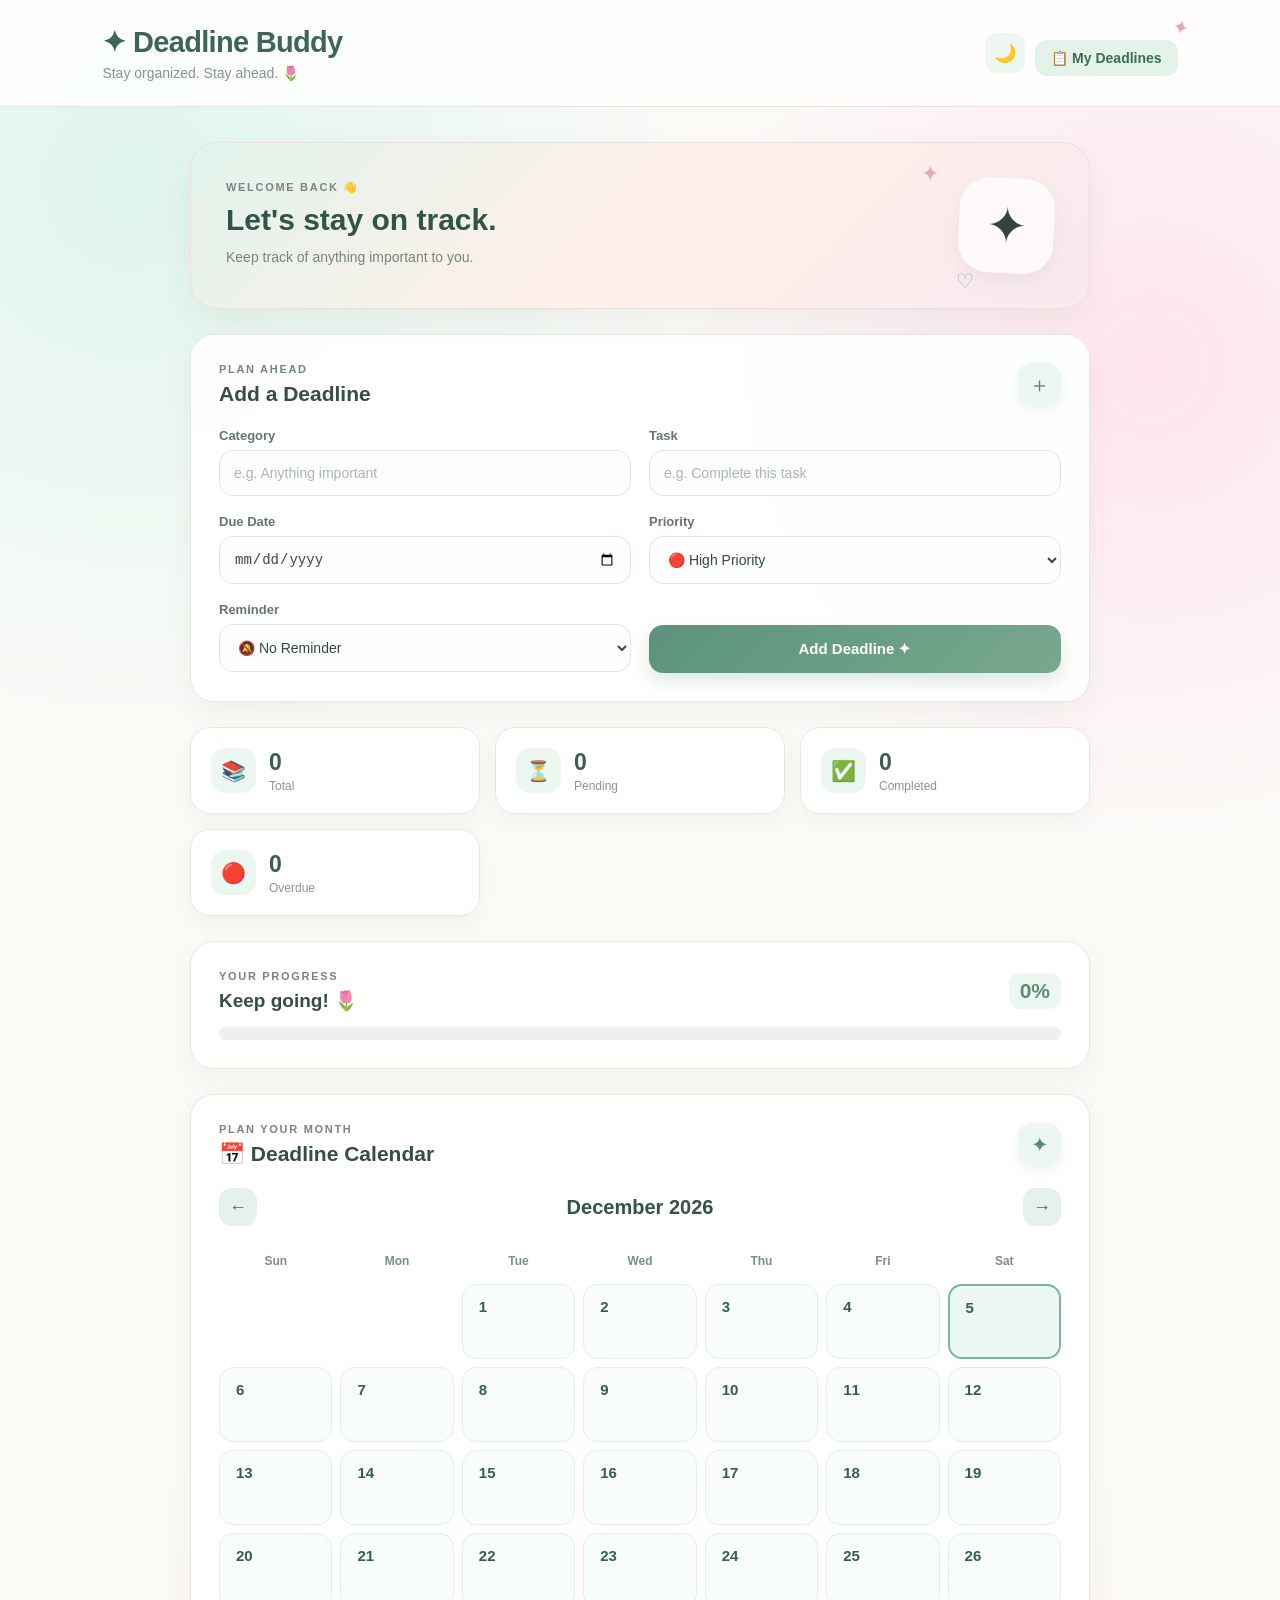
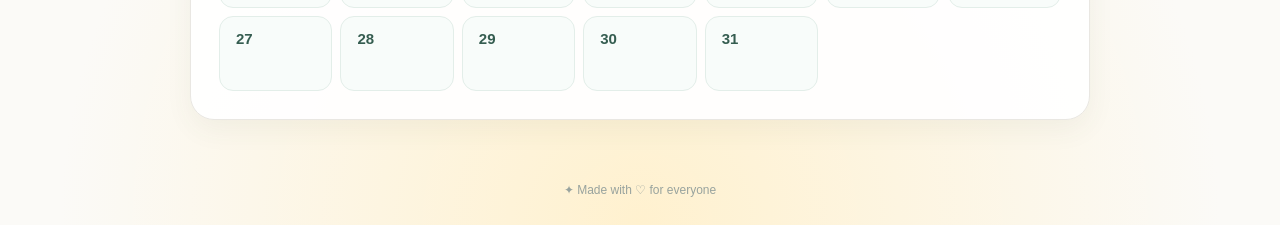
==== dashboard.html @ f78987dd "Add files via upload" ====
<!DOCTYPE html>
<html lang="en">

<head>

    <meta charset="UTF-8">

    <meta
        name="viewport"
        content="width=device-width, initial-scale=1.0"
    >

    <title>Deadline Buddy</title>

    <link rel="stylesheet" href="style.css">

</head>


<body>

    <!-- Header -->

<header class="topbar">

    <div>
        <h1>✦ Deadline Buddy</h1>
        <p>Stay organized. Stay ahead. 🌷</p>
    </div>

    <div class="topbar-buttons">

        <button
            class="theme-button"
            onclick="toggleDarkMode()"
            id="themeButton"
        >
            🌙
        </button>

        <button
            class="view-deadlines-button"
            onclick="window.location.href='deadline.html'"
        >
            📋 My Deadlines
        </button>

    </div>

</header>

    <main>


        <!-- Welcome Section -->

        <section class="welcome">
    <div>
        <p class="small-text" id="welcomeSmallText">
            WELCOME BACK 👋
        </p>

        <h2 id="welcomeHeading">
            Let's get things done.
        </h2>

        <p class="welcome-text" id="welcomeDescription">
            Keep track of everything important without the stress.
        </p>
    </div>

    <div class="welcome-icon">
        ✦
    </div>
</section>



        <!-- Add Deadline -->

        <section class="add-section">

            <div class="section-title">

                <div>

                    <p class="small-text">
                        PLAN AHEAD
                    </p>

                    <h2>
                        Add a Deadline
                    </h2>

                </div>


                <span class="title-icon">
                    ＋
                </span>

            </div>



            <div class="form-grid">


                <div class="input-group">

                    <label id="categoryLabel">
                        Category
                    </label>

                    <input
                        type="text"
                        id="subject"
                        placeholder="e.g. Computer Networks"
                    >

                </div>



                <div class="input-group">

                    <label>
                        Task
                    </label>

                    <input
                        type="text"
                        id="task"
                        placeholder="e.g. Complete assignment"
                    >

                </div>



                <div class="input-group">

                    <label>
                        Due Date
                    </label>

                    <input
                        type="date"
                        id="date"
                    >

                </div>



                <div class="input-group">

                    <label>
                        Priority
                    </label>

                    <select id="priority">

                        <option value="High">
                            🔴 High Priority
                        </option>

                        <option value="Medium">
                            🟠 Medium Priority
                        </option>

                        <option value="Low">
                            🟢 Low Priority
                        </option>

                    </select>

                </div>
                <div class="input-group">

    <label>
        Reminder
    </label>

    <select id="reminder">

        <option value="none">
            🔕 No Reminder
        </option>

        <option value="1week">
            🔔 1 Week Before
        </option>

        <option value="2days">
            🔔 2 Days Before
        </option>

        <option value="1day">
            🔔 1 Day Before
        </option>

        <option value="due">
            🔔 On Due Date
        </option>

    </select>

</div>
            



            <button
                class="add-button"
                onclick="addDeadline()"
            >

                Add Deadline ✦

            </button>
            

        </section>



        <!-- Dashboard Summary -->

        <section class="dashboard">


            <div class="stat-card">

                <span>📚</span>

                <div>

                    <h3 id="totalCount">
                        0
                    </h3>

                    <p>
                        Total
                    </p>

                </div>

            </div>



            <div class="stat-card">

                <span>⏳</span>

                <div>

                    <h3 id="pendingCount">
                        0
                    </h3>

                    <p>
                        Pending
                    </p>

                </div>

            </div>



            <div class="stat-card">

                <span>✅</span>

                <div>

                    <h3 id="completedCount">
                        0
                    </h3>

                    <p>
                        Completed
                    </p>

                </div>

            </div>

            <div class="stat-card">
            <span>🔴</span>
            <div>
             <h3 id="overdueCount">0</h3>
             <p>Overdue</p>
             </div>
             </div>
        </section>



        <!-- Progress -->

        <section class="progress-section">


            <div class="progress-header">

                <div>

                    <p class="small-text">
                        YOUR PROGRESS
                    </p>

                    <h2>
                        Keep going! 🌷
                    </h2>

                </div>


                <strong id="progressText">
                    0%
                </strong>

            </div>



            <div class="progress-bar">

                <div id="progressFill"></div>

            </div>


        </section>

        <section class="calendar-section">

    <div class="section-title">
        <div>
            <p class="small-text">PLAN YOUR MONTH</p>
            <h2>📅 Deadline Calendar</h2>
        </div>

        <span class="title-icon">✦</span>
    </div>

    <div class="calendar-header">

        <button onclick="previousMonth()">
            ←
        </button>

        <h2 id="calendarMonth">
            October 2026
        </h2>

        <button onclick="nextMonth()">
            →
        </button>

    </div>

    <div class="calendar-weekdays">
        <div>Sun</div>
        <div>Mon</div>
        <div>Tue</div>
        <div>Wed</div>
        <div>Thu</div>
        <div>Fri</div>
        <div>Sat</div>
    </div>

    <div id="calendarDays" class="calendar-days">
        <!-- Calendar days will appear here -->
    </div>

</section>


    </main>



    <footer>

        <p>
            Made with ♡ for everyone
        </p>

    </footer>



    <script src="script.js"></script>
    <!-- Deadline Details Popup -->
<div id="deadlineModal" class="deadline-modal">

    <div class="deadline-modal-content">

        <button
            class="deadline-modal-close"
            onclick="closeDeadlineModal()"
        >
            ×
        </button>

        <h2>📌 Deadline Details</h2>

        <div id="deadlineModalDetails"></div>

        <button
            class="deadline-modal-button"
            onclick="closeDeadlineModal()"
        >
            Close
        </button>

    </div>

</div>

</body>

</html>
---- style.css ----
* {
    box-sizing: border-box;
    margin: 0;
    padding: 0;
}

body {
    font-family: "Segoe UI", Arial, sans-serif;

    background:
        radial-gradient(circle at 10% 10%, #dff5ec 0, transparent 28%),
        radial-gradient(circle at 90% 20%, #ffe5ed 0, transparent 25%),
        radial-gradient(circle at 50% 100%, #fff1cf 0, transparent 30%),
        #fbfaf7;

    color: #34433d;

    min-height: 100vh;

    overflow-x: hidden;
}

.topbar {

    padding: 25px 8%;

    display: flex;
    justify-content: space-between;
    align-items: center;

    background: rgba(255, 255, 255, 0.78);

    backdrop-filter: blur(12px);

    border-bottom: 1px solid #e9e4df;

    position: relative;
}


.topbar::after {

    content: "✦";

    position: absolute;

    right: 7%;
    top: 15px;

    font-size: 20px;

    color: #e7a7bb;

    transform: rotate(15deg);
}


.topbar h1 {

    font-size: 29px;

    color: #3d6657;

    letter-spacing: -0.7px;
}


.topbar p {

    margin-top: 6px;

    color: #87948e;

    font-size: 14px;
}
.topbar-buttons {
    display: flex;
    align-items: center;
    gap: 8px;
    flex-wrap: wrap;
    justify-content: flex-end;
}
main {

    width: 90%;

    max-width: 900px;

    margin: 35px auto;
}

.welcome {
    display: flex;
    justify-content: space-between;
    align-items: center;

    background:
        linear-gradient(
            135deg,
            #e1f3eb,
            #fff0e9,
            #f9e9f0
        );

    padding: 35px;

    border-radius: 28px;

    margin-bottom: 25px;

    border: 1px solid #e8e1df;

    box-shadow:
        0 12px 30px rgba(70, 80, 70, 0.07);

    position: relative;

    overflow: hidden;
}


.welcome::before {
    content: "✦";

    position: absolute;

    right: 150px;
    top: 18px;

    font-size: 22px;

    color: #e6a8ba;
}


.welcome::after {
    content: "♡";

    position: absolute;

    right: 115px;
    bottom: 15px;

    font-size: 20px;

    color: #9bbcae;
}


.small-text {
    font-size: 11px;

    letter-spacing: 1.7px;

    color: #74877e;

    font-weight: 700;

    margin-bottom: 7px;
}


.welcome h2 {
    font-size: 30px;

    color: #315448;

    margin: 0 0 8px 0;

    line-height: 1.25;
}


.welcome-text {
    color: #77847f;

    font-size: 14px;

    max-width: 500px;

    line-height: 1.7;

    margin: 0;
}


.welcome-icon {
    font-size: 50px;

    background: rgba(255, 255, 255, 0.72);

    width: 95px;

    height: 95px;

    border-radius: 30px;

    display: flex;

    justify-content: center;

    align-items: center;

    transform: rotate(3deg);

    box-shadow:
        0 8px 20px rgba(80, 100, 90, 0.08);

    flex-shrink: 0;
}


section {

    background: rgba(255, 255, 255, 0.94);

    border: 1px solid #e9e7e2;

    border-radius: 24px;

    padding: 28px;

    margin-bottom: 25px;

    box-shadow:
        0 10px 28px rgba(60, 80, 70, 0.06);
}


.section-title {

    display: flex;

    justify-content: space-between;

    align-items: center;

    margin-bottom: 22px;
}


.section-title h2 {

    font-size: 21px;

    color: #354d44;
}


.title-icon {

    width: 43px;

    height: 43px;

    display: flex;

    justify-content: center;

    align-items: center;

    border-radius: 14px;

    background: #edf7f2;

    color: #5b8875;

    font-size: 21px;

    box-shadow:
        0 5px 12px rgba(80, 120, 100, 0.08);
}


.form-grid {

    display: grid;

    grid-template-columns: 1fr 1fr;

    gap: 18px;
}


.input-group {

    display: flex;

    flex-direction: column;
}


.input-group label {

    font-size: 13px;

    font-weight: 600;

    color: #65766f;

    margin-bottom: 7px;
}


input,
select {

    width: 100%;

    padding: 14px;

    border-radius: 14px;

    border: 1px solid #dfe7e3;

    background: #fcfdfc;

    color: #354941;

    font-size: 14px;

    outline: none;

    transition: 0.25s;
}


input:hover,
select:hover {

    border-color: #b8d2c6;
}


input:focus,
select:focus {

    border-color: #78a994;

    background: #ffffff;

    box-shadow:
        0 0 0 4px rgba(120, 169, 148, 0.12);
}


input::placeholder {

    color: #abb6b1;
}

.add-button {

    width: 100%;

    margin-top: 23px;

    padding: 15px;

    border: none;

    border-radius: 14px;

    background:
        linear-gradient(
            135deg,
            #5c927c,
            #78a88f
        );

    color: white;

    font-size: 15px;

    font-weight: 700;

    cursor: pointer;

    transition: 0.25s;

    box-shadow:
        0 8px 18px rgba(80, 140, 115, 0.2);
}


.add-button:hover {

    transform: translateY(-2px);

    box-shadow:
        0 12px 22px rgba(80, 140, 115, 0.25);
}


.add-button:active {

    transform: translateY(0);
}
.dashboard {

    display: grid;

    grid-template-columns: repeat(3, 1fr);

    gap: 15px;

    background: transparent;

    border: none;

    box-shadow: none;

    padding: 0;
}


.stat-card {

    background: rgba(255, 255, 255, 0.95);

    border: 1px solid #e9e7e2;

    border-radius: 20px;

    padding: 20px;

    display: flex;

    align-items: center;

    gap: 13px;

    box-shadow:
        0 8px 20px rgba(60, 80, 70, 0.05);

    transition: 0.2s;
}


.stat-card:hover {

    transform: translateY(-3px);
}


.stat-card > span {

    width: 45px;

    height: 45px;

    border-radius: 14px;

    background: #edf7f2;

    display: flex;

    justify-content: center;

    align-items: center;

    font-size: 20px;
}


.stat-card h3 {

    font-size: 23px;

    color: #3b5e50;
}


.stat-card p {

    font-size: 12px;

    color: #89958f;

    margin-top: 3px;
}

.progress-section {

    margin-top: 0;
}


.progress-header {

    display: flex;

    justify-content: space-between;

    align-items: center;

    margin-bottom: 15px;
}


.progress-header h2 {

    font-size: 19px;

    color: #354d44;
}


.progress-header strong {

    color: #5d8d77;

    font-size: 21px;

    background: #edf7f2;

    padding: 6px 11px;

    border-radius: 10px;
}


.progress-bar {

    width: 100%;

    height: 13px;

    background: #edf0ed;

    border-radius: 20px;

    overflow: hidden;
}


#progressFill {

    width: 0%;

    height: 100%;

    background:
        linear-gradient(
            90deg,
            #6fa58c,
            #91c1a9
        );

    border-radius: 20px;

    transition: width 0.5s ease;
}


.deadline-card {
    position: relative;

    background: linear-gradient(
        135deg,
        #ffffff,
        #f8fcfa
    );

    border: 1px solid #e2ebe6;

    border-left: 5px solid #9bc7b5;

    border-radius: 22px;

    padding: 24px 26px;

    margin-bottom: 18px;

    box-shadow:
        0 8px 24px rgba(70, 90, 80, 0.07);

    transition:
        transform 0.25s ease,
        box-shadow 0.25s ease;
}

.deadline-card:hover {
    transform: translateY(-3px);

    box-shadow:
        0 12px 30px rgba(70, 90, 80, 0.10);
}


.deadline-card h3 {
    margin: 0 0 14px 0;
    font-size: 20px;
    color: #294f42;
    font-weight: 750;
    text-transform: capitalize;
    letter-spacing: 0.2px;
}

.deadline-card p {
    margin: 9px 0;
    color: #475e56;
    font-size: 14px;
    line-height: 1.6;
    font-weight: 500;
}


.deadline-card p:not(.priority-badge):not(.countdown-badge) {
    color: #030404;
}

.deadline-card p:not(.priority-badge):not(.countdown-badge)::first-letter {
    font-size: 15px;
}


.deadline-card p:last-of-type {
    color: #5e796d;

    font-weight: 600;
}


.deadline-card button {
    border: none;

    padding: 10px 16px;

    margin-top: 14px;

    margin-right: 8px;

    border-radius: 12px;

    font-family: inherit;

    font-size: 13px;

    font-weight: 700;

    cursor: pointer;

    transition:
        transform 0.2s ease,
        box-shadow 0.2s ease;
}


.deadline-card button:first-of-type {
    background: #e4f2eb;

    color: #416b5a;
}


.deadline-card button:last-of-type {
    background: #f8e9ed;

    color: #8a5967;
}


.deadline-card button:hover {
    transform: translateY(-2px);

    box-shadow:
        0 5px 12px rgba(70, 80, 70, 0.08);
}

.deadline-card:has(button:first-of-type:only-child) {
    opacity: 0.75;
}


footer {

    text-align: center;

    padding: 28px;

    color: #98a39e;

    font-size: 12px;
}


footer p::before {

    content: "✦  ";
}


@media (max-width: 650px) {

    .topbar {

        padding: 22px 6%;
    }


    .topbar h1 {

        font-size: 23px;
    }


    main {

        width: 92%;

        margin-top: 22px;
    }


    .welcome {

        padding: 24px;

        border-radius: 22px;
    }


    .welcome h2 {

        font-size: 23px;
    }


    .welcome-text {

        font-size: 13px;
    }


    .welcome-icon {

        width: 65px;

        height: 65px;

        font-size: 35px;

        border-radius: 20px;
    }


    .welcome::before,
    .welcome::after {

        display: none;
    }


    .form-grid {

        grid-template-columns: 1fr;
    }


    section {

        padding: 22px;

        border-radius: 20px;
    }


    .dashboard {

        grid-template-columns: 1fr;
    }


    .stat-card {

        padding: 17px;
    }
}

.user-type-grid {
    display: grid;
    grid-template-columns: repeat(2, 1fr);
    gap: 14px;
}

.user-type-card {
    border: 1px solid #e1ebe6;
    background: #fbfdfc;
    border-radius: 18px;
    padding: 18px;
    cursor: pointer;

    display: flex;
    flex-direction: column;
    align-items: flex-start;

    text-align: left;

    transition: 0.25s;

    color: #354d44;
}

.user-type-card span {
    font-size: 28px;
    margin-bottom: 10px;
}

.user-type-card strong {
    font-size: 14px;
    margin-bottom: 5px;
}

.user-type-card small {
    font-size: 11px;
    color: #89958f;
    line-height: 1.5;
}

.user-type-card:hover {
    transform: translateY(-3px);
    border-color: #a8cbbb;

    box-shadow:
        0 8px 20px rgba(60, 100, 80, 0.08);
}

.user-type-card.selected {
    border-color: #78a994;
    background: #edf7f2;

    box-shadow:
        0 0 0 3px rgba(120, 169, 148, 0.12);
}

.selected-user-type {
    margin-top: 15px;

    text-align: center;

    font-size: 13px;
    color: #74827d;
}


@media (max-width: 650px) {

    .user-type-grid {
        grid-template-columns: 1fr;
    }

}


.priority-badge {
    display: block;

    width: fit-content;

    padding: 7px 14px;

    border-radius: 20px;

    font-size: 12px !important;

    font-weight: 700;

    margin-top: 12px !important;

    margin-bottom: 7px !important;
}


.priority-high {
    background: #f8e1e5;

    color: #9a5d6b !important;
}



.priority-medium {
    background: #f8ecd9;

    color: #9a7650 !important;
}



.priority-low {
    background: #e2f1e9;

    color: #557967 !important;
}


.countdown-badge {
    display: block;

    width: fit-content;

    padding: 7px 14px;

    border-radius: 20px;

    background: #edf6f1;

    color: #527365 !important;

    font-size: 12px !important;

    font-weight: 700;

    margin-top: 4px !important;

    margin-bottom: 8px !important;
}

.filter-bar {

    display: grid;

    grid-template-columns: 1fr 190px 190px;

    gap: 12px;

    margin: 22px 0;

}


.filter-bar input,
.filter-bar select {

    width: 100%;

    padding: 13px 15px;

    border: 1px solid #d1efe2;

    border-radius: 14px;

    background: #ffffff;

    color: #17b087;

    font-family: inherit;

    font-size: 13px;

    outline: none;

    box-sizing: border-box;

    cursor: pointer;

}


.filter-bar input::placeholder {

    color: #7b8c86;

}


.filter-bar input:focus,
.filter-bar select:focus {

    border-color: #6fa895;

    box-shadow:
        0 0 0 3px rgba(228, 236, 233, 0.15);

}




.dark-mode .filter-bar input,
.dark-mode .filter-bar select {

    background: #0b0d0d;

    color: #f3f7f5;

    border-color: #040505;

}


.dark-mode .filter-bar input::placeholder {

    color: #b7c5c0;

}


.dark-mode .filter-bar select option {

    background: #dce3e1;

    color: #080a09;

}



@media (max-width: 700px) {

    .filter-bar {

        grid-template-columns: 1fr;

    }

    .filter-bar input,
    .filter-bar select {

        width: 100%;

    }

}

.no-results {
    text-align: center;
    padding: 30px;
    color: #84958d;
    background: #f8fbf9;
    border-radius: 18px;
}

.calendar-header {
    display: flex;
    justify-content: space-between;
    align-items: center;
    margin: 20px 0;
}

.calendar-header h2 {
    margin: 0;
    color: #315448;
    font-size: 20px;
}

.calendar-header button {
    border: none;
    width: 38px;
    height: 38px;
    border-radius: 12px;
    background: #e4f2eb;
    color: #416b5a;
    font-size: 18px;
    font-weight: bold;
    cursor: pointer;
    transition: 0.2s ease;
}

.calendar-header button:hover {
    transform: translateY(-2px);
    box-shadow: 0 5px 12px rgba(70, 80, 70, 0.08);
}

.calendar-weekdays,
.calendar-days {
    display: grid;
    grid-template-columns: repeat(7, 1fr);
    gap: 8px;
}

.calendar-weekdays {
    margin-bottom: 8px;
}

.calendar-weekdays div {
    text-align: center;
    color: #789087;
    font-size: 12px;
    font-weight: 700;
    padding: 8px 0;
}

.calendar-day {
    min-height: 90px;
    padding: 10px;
    background: #fbfdfc;
    border: 1px solid #e5eee9;
    border-radius: 14px;
    box-sizing: border-box;
    transition: 0.2s ease;
}

.calendar-day:hover {
    background: #f2f8f5;
    transform: translateY(-2px);
}

.calendar-day.empty {
    background: transparent;
    border: none;
}

.calendar-date-number {
    display: block;
    color: #49675b;
    font-size: 13px;
    font-weight: 700;
    margin-bottom: 6px;
}

.calendar-deadline {
    background: #e4f2eb;
    color: #416b5a;
    padding: 5px 7px;
    border-radius: 8px;
    font-size: 10px;
    font-weight: 600;
    margin-top: 4px;
    overflow: hidden;
    text-overflow: ellipsis;
    white-space: nowrap;
}
@media (max-width: 700px) {

    .calendar-weekdays,
    .calendar-days {
        gap: 4px;
    }

    .calendar-day {
        min-height: 65px;
        padding: 6px;
    }

    .calendar-deadline {
        font-size: 8px;
        padding: 4px;
    }

    .calendar-date-number {
    font-size: 11px;
}
}

.my-deadlines-button {
    display: inline-block;
    margin: 4px 0 20px 0;
    padding: 11px 18px;
    border-radius: 14px;
    background: #e4f2eb;
    color: #416b5a;
    text-decoration: none;
    font-size: 13px;
    font-weight: 700;
    transition: 0.2s ease;
}

.my-deadlines-button:hover {
    transform: translateY(-2px);
    box-shadow: 0 6px 14px rgba(70, 80, 70, 0.08);
}

.page-back-button {
    border: none;
    padding: 11px 18px;
    border-radius: 14px;
    background: #e4f2eb;
    color: #416b5a;
    font-family: inherit;
    font-size: 13px;
    font-weight: 700;
    cursor: pointer;
    transition: 0.2s ease;
}

.page-back-button:hover {
    transform: translateY(-2px);
    box-shadow: 0 6px 14px rgba(70, 80, 70, 0.08);
}
.countdown-badge {
    transition: 0.2s ease;
}

.urgency-overdue {
    background: #ffe1e1;
    color: #b83232;
    font-weight: 700;
}

.urgency-today {
    background: #ffdede;
    color: #b83232;
    font-weight: 700;
}

.urgency-tomorrow {
    background: #fff0d6;
    color: #b66a00;
    font-weight: 700;
}

.urgency-soon {
    background: #fff8d8;
    color: #8a7200;
    font-weight: 700;
}

.urgency-normal {
    background: #e3f3e9;
    color: #397052;
}

.view-toggle {
    display: flex;
    justify-content: center;
    gap: 10px;
    margin: 20px 0;
}

.view-toggle-btn {
    border: none;
    padding: 10px 18px;
    border-radius: 12px;
    background: #f1f3f5;
    color: #555;
    cursor: pointer;
    font-size: 14px;
    transition: 0.2s ease;
}

.view-toggle-btn:hover {
    transform: translateY(-1px);
}

.view-toggle-btn.active {
    background: #dcefe7;
    color: #397052;
    font-weight: 600;
}

.deadline-calendar-view {
    background: #ffffff;
    border-radius: 18px;
    padding: 20px;
    margin-top: 15px;
    box-shadow: 0 5px 20px rgba(0, 0, 0, 0.06);
}


.deadline-calendar-view .calendar-header {
    display: flex;
    align-items: center;
    justify-content: space-between;
    margin-bottom: 20px;
}

.deadline-calendar-view .calendar-header h2 {
    margin: 0;
    font-size: 20px;
}

.deadline-calendar-view .calendar-header button {
    border: none;
    background: #eef6f2;
    border-radius: 10px;
    padding: 8px 12px;
    cursor: pointer;
    font-size: 18px;
}


.deadline-calendar-view .calendar-weekdays {
    display: grid;
    grid-template-columns: repeat(7, 1fr);
    gap: 8px;
    margin-bottom: 8px;
    text-align: center;
}

.deadline-calendar-view .calendar-weekdays span {
    font-size: 12px;
    font-weight: 600;
    color: #777;
}


.deadline-calendar-view .calendar-days {
    display: grid;
    grid-template-columns: repeat(7, 1fr);
    gap: 8px;
}

.deadline-calendar-view .calendar-day {
    min-height: 75px;
    background: #fafcfb;
    border: 1px solid #edf1ef;
    border-radius: 12px;
    padding: 8px;
    font-size: 13px;
}

.deadline-calendar-view .calendar-day strong {
    display: block;
    margin-bottom: 5px;
}

.deadline-calendar-view .calendar-day.empty {
    background: transparent;
    border: none;
}


.calendar-deadline {
    background: #e3f3e9;
    color: #397052;
    border-radius: 6px;
    padding: 4px 5px;
    margin-top: 4px;
    font-size: 11px;
    overflow: hidden;
    text-overflow: ellipsis;
    white-space: nowrap;
}

.deadline-modal {
    display: none;
    position: fixed;
    inset: 0;
    background: rgba(40, 60, 50, 0.35);
    backdrop-filter: blur(4px);
    align-items: center;
    justify-content: center;
    z-index: 1000;
}
.deadline-modal.show {
    display: flex;
}

.deadline-modal-content {
    position: relative;
    width: 90%;
    max-width: 420px;
    background: #ffffff;
    border-radius: 22px;
    padding: 28px;
    box-shadow: 0 15px 40px rgba(0, 0, 0, 0.15);
    animation: popupAppear 0.2s ease;
}

.deadline-modal-content h2 {
    margin-top: 0;
    margin-bottom: 20px;
    color: #397052;
}

.deadline-modal-close {
    position: absolute;
    top: 12px;
    right: 15px;
    border: none;
    background: #f1f5f3;
    color: #555;
    width: 32px;
    height: 32px;
    border-radius: 50%;
    font-size: 22px;
    cursor: pointer;
}

.deadline-detail-item {
    background: #f7faf8;
    border-radius: 12px;
    padding: 12px 14px;
    margin-bottom: 10px;
}

.deadline-detail-label {
    font-size: 12px;
    color: #777;
    margin-bottom: 3px;
}

.deadline-detail-value {
    font-size: 15px;
    font-weight: 600;
    color: #333;
}

.deadline-modal-button {
    width: 100%;
    border: none;
    margin-top: 10px;
    padding: 12px;
    border-radius: 12px;
    background: #dcefe7;
    color: #397052;
    font-weight: 600;
    cursor: pointer;
}

.deadline-modal-button:hover {
    background: #cde5da;
}

@keyframes popupAppear {
    from {
        opacity: 0;
        transform: scale(0.95);
    }

    to {
        opacity: 1;
        transform: scale(1);
    }
}
.view-deadlines-button {
    border: none;
    padding: 12px 20px;
    margin-top: 10px;
    border-radius: 14px;
    background: #e3f3e9;
    color: #397052;
    font-size: 14px;
    font-weight: 600;
    cursor: pointer;
    transition: 0.2s ease;
}

.view-deadlines-button:hover {
    background: #cde5da;
    transform: translateY(-2px);
}
.view-deadlines-button {
    border: none;
    padding: 10px 16px;
    border-radius: 12px;
    background: #e3f3e9;
    color: #397052;
    font-size: 14px;
    font-weight: 600;
    cursor: pointer;
    transition: 0.2s ease;
}

.view-deadlines-button:hover {
    background: #cde5da;
    transform: translateY(-2px);
}


@media (max-width: 600px) {

    body {
        padding: 0 12px;
    }

    .topbar {
        padding: 16px 5px;
        gap: 10px;
    }

    .topbar h1 {
        font-size: 22px;
    }

    .topbar p {
        font-size: 12px;
    }

    .view-deadlines-button {
        padding: 8px 11px;
        font-size: 12px;
        white-space: nowrap;
    }

    .welcome {
        padding: 20px;
    }

    .welcome h2 {
        font-size: 22px;
    }

    .welcome-text {
        font-size: 13px;
    }

    .form-grid {
        grid-template-columns: 1fr;
    }

    .dashboard {
        grid-template-columns: 1fr 1fr;
        gap: 10px;
    }

    .stat-card {
        padding: 14px;
    }

    .stat-card h3 {
        font-size: 20px;
    }

    .calendar-section {
        padding: 15px;
    }

    .calendar-days {
        gap: 4px;
    }

    .calendar-day {
        min-height: 55px;
        padding: 5px;
        font-size: 11px;
    }

    .calendar-weekdays {
        gap: 4px;
        font-size: 11px;
    }

    .calendar-deadline {
        font-size: 9px;
        padding: 3px;
    }

    .deadline-modal-content {
        width: 88%;
        padding: 22px;
    }
    .topbar-buttons {
    gap: 6px;
}

.view-deadlines-button {
    padding: 8px 10px;
    font-size: 11px;
}

.theme-button {
    width: 36px;
    height: 36px;
}

}

.topbar-buttons {
    display: flex;
    align-items: center;
    gap: 10px;
}

.theme-button {
    border: none;
    width: 40px;
    height: 40px;
    border-radius: 12px;
    background: #eef6f2;
    color: #397052;
    font-size: 18px;
    cursor: pointer;
    transition: 0.2s ease;
}

.theme-button:hover {
    transform: translateY(-2px);
}


body.dark-mode {
    background: #141b1a;
    color: #f1f5f3;
}

body.dark-mode .topbar {
    background: #1b2623;
}

body.dark-mode .topbar h1,
body.dark-mode h1,
body.dark-mode h2,
body.dark-mode h3 {
    color: #e6f4ed;
}

body.dark-mode p,
body.dark-mode label {
    color: #b9c9c2;
}


body.dark-mode .welcome,
body.dark-mode .add-section,
body.dark-mode .stat-card,
body.dark-mode .progress-section,
body.dark-mode .calendar-section,
body.dark-mode .deadline-calendar-view {
    background: #1b2623;
    color: #f1f5f3;
}


body.dark-mode input,
body.dark-mode select {
    background: #24332e;
    color: #f1f5f3;
    border-color: #3b4d45;
}

body.dark-mode input::placeholder {
    color: #82948c;
}


body.dark-mode .calendar-day {
    background: #202e2a;
    border-color: #34453e;
}

body.dark-mode .calendar-day.empty {
    background: transparent;
}

body.dark-mode .calendar-weekdays div,
body.dark-mode .calendar-weekdays span {
    color: #9fb1a8;
}

body.dark-mode .calendar-header button {
    background: #2b3c36;
    color: #dff3e8;
}


body.dark-mode .view-deadlines-button,
body.dark-mode .theme-button {
    background: #2d463c;
    color: #dff6e8;
}

body.dark-mode .view-deadlines-button:hover,
body.dark-mode .theme-button:hover {
    background: #3a574b;
}


body.dark-mode .add-button {
    background: #76b89a;
    color: #14201b;
}


body.dark-mode .progress-bar {
    background: #2d3c37;
}


body.dark-mode .deadline-card {
    background: #ebeff0;
    border-color: #0c0e0d;
}


body.dark-mode .deadline-modal-content {
    background: #1b2623;
    color: #f1f5f3;
}

body.dark-mode .deadline-detail-item {
    background: #24332e;
}

body.dark-mode .deadline-detail-label {
    color: #91a69c;
}

body.dark-mode .deadline-detail-value {
    color: #f1f5f3;
}

body.dark-mode .deadline-modal-close {
    background: #2b3c36;
    color: #f1f5f3;
}

body.dark-mode .deadline-modal-button {
    background: #76b89a;
    color: #14201b;
}

body.dark-mode footer {
    color: #91a69c;
}
/* ☀️ LIGHT MODE */
.deadlines-section {
    background: #f1f8f5;
    color: #263a35;
}

.deadlines-section h2 {
    color: #263a35;
}

.deadline-card {
    background: #ffffff;
    color: #263a35;
}


/* 🌙 DARK MODE */
.dark-mode .deadlines-section {
    background: #080909;
    color: #080908;
}

.dark-mode .deadlines-section h2 {
    color: #030303;
}

.dark-mode .deadline-card {
    background: #24332f;
    color: #070707;
}
.calendar-date-number {
    border: none;
    background: transparent;
    padding: 0;
    cursor: pointer;
    color: #49675b;
    font-size: 13px;
    font-weight: 700;
}
/* ========================================
   CALENDAR DATE FIX
======================================== */

.calendar-days {
    display: grid !important;
    grid-template-columns: repeat(7, 1fr) !important;
    gap: 8px !important;
    width: 100% !important;
}

.calendar-day {
    min-height: 75px !important;
    border-radius: 14px !important;
    padding: 10px !important;
    position: relative !important;
    display: flex !important;
    flex-direction: column !important;
    align-items: flex-start !important;
    background: #f8fcfa !important;
    border: 1px solid #e3eee9 !important;
    box-sizing: border-box !important;
}

.calendar-day.empty {
    background: transparent !important;
    border: none !important;
}

.calendar-date-number {
    display: block !important;
    visibility: visible !important;
    opacity: 1 !important;
    color: #355d50 !important;
    background: transparent !important;
    border: none !important;
    font-size: 15px !important;
    font-weight: 700 !important;
    padding: 3px 6px !important;
    cursor: pointer !important;
}

.calendar-day.today {
    border: 2px solid #79b79d !important;
    background: #eef8f3 !important;
}

.calendar-deadline {
    display: block !important;
    visibility: visible !important;
    opacity: 1 !important;
    width: 100% !important;
    margin-top: 6px !important;
    padding: 5px 7px !important;
    border-radius: 7px !important;
    background: #dff1e9 !important;
    color: #355d50 !important;
    font-size: 11px !important;
    font-weight: 600 !important;
    overflow: hidden !important;
    text-overflow: ellipsis !important;
    white-space: nowrap !important;
    cursor: pointer !important;
    box-sizing: border-box !important;
}

.calendar-deadline.completed {
    opacity: 0.6 !important;
    text-decoration: line-through !important;
}
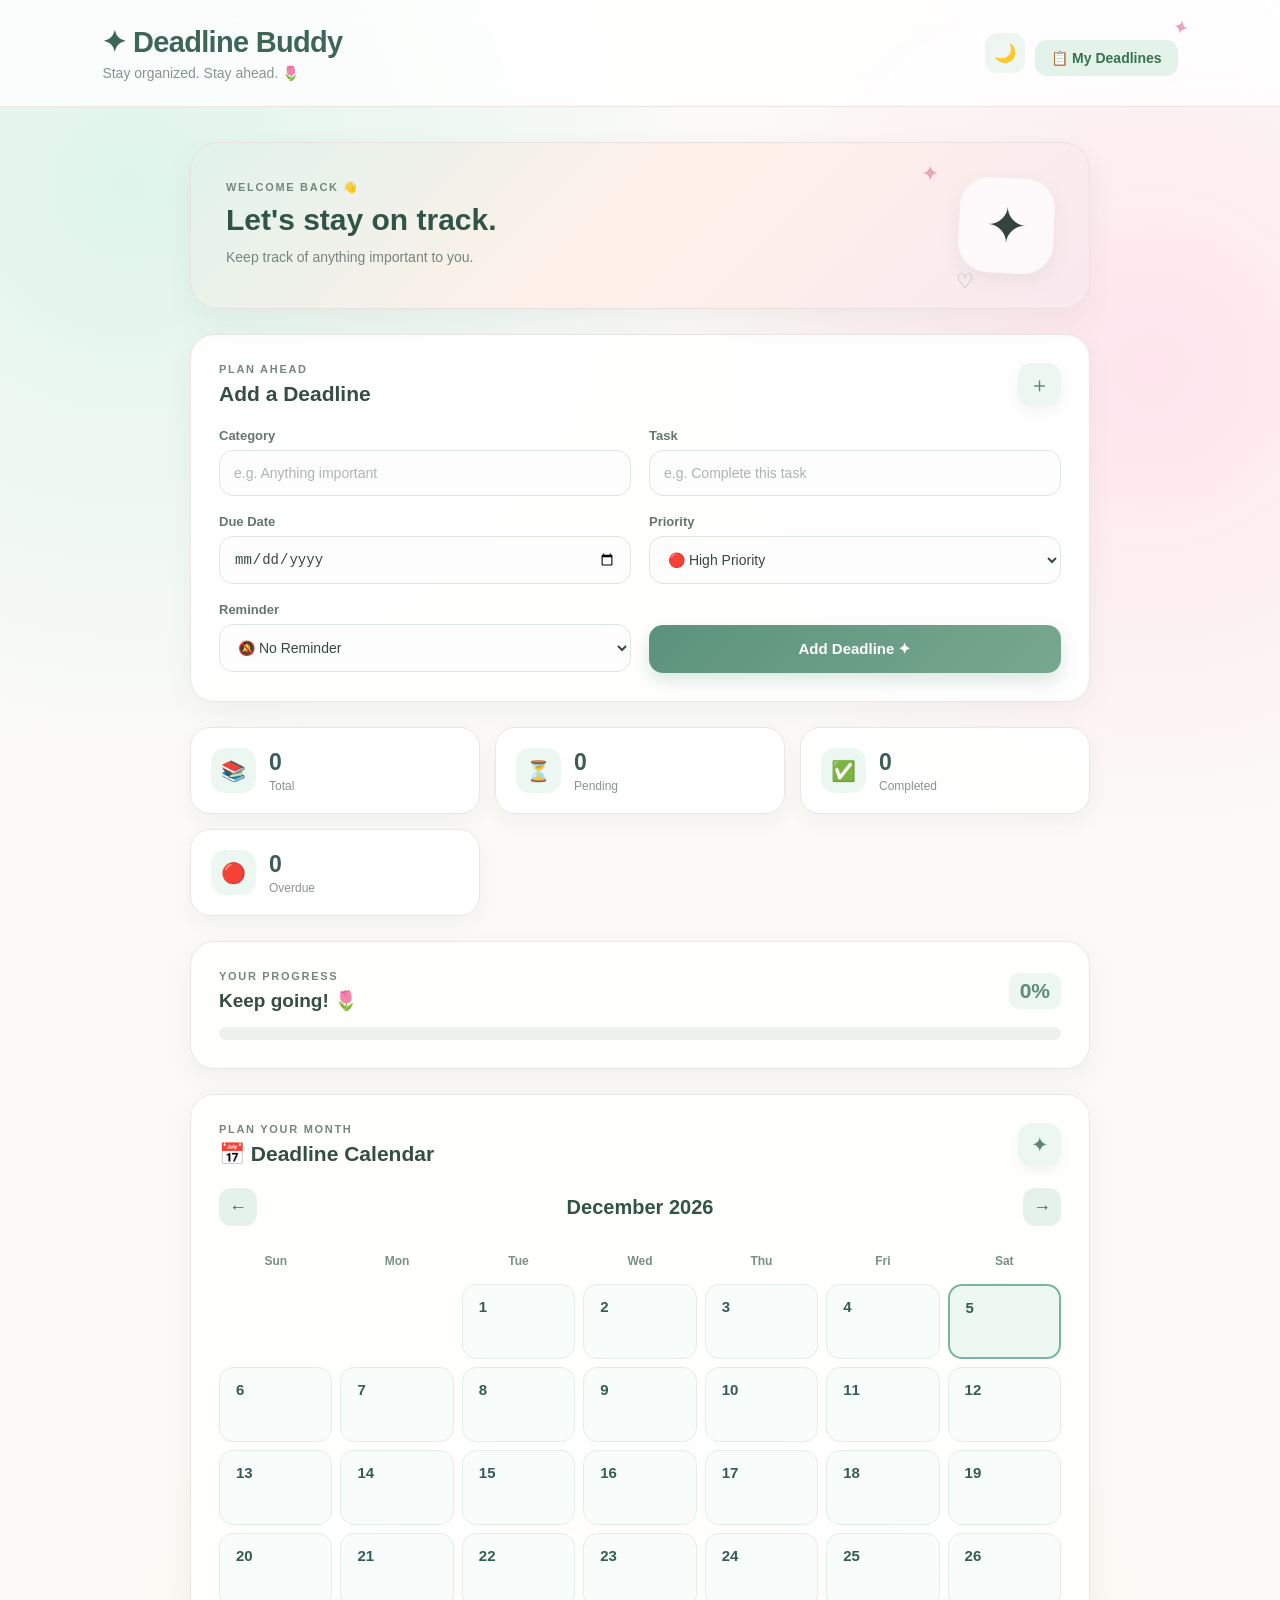
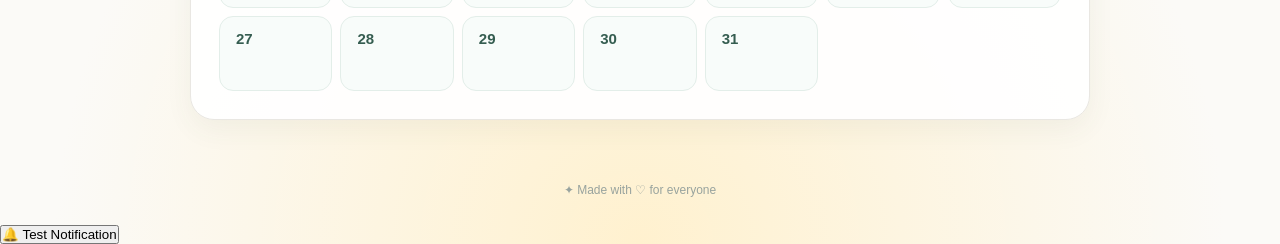
==== commit fc645c39: "Add files via upload" ====
--- a/dashboard.html
+++ b/dashboard.html
@@ -421,6 +421,7 @@
     </div>
 
 </div>
+<button id="testNotificationBtn">🔔 Test Notification</button>
 
 </body>
 
--- a/style.css
+++ b/style.css
@@ -1804,4 +1804,130 @@
 .calendar-deadline.completed {
     opacity: 0.6 !important;
     text-decoration: line-through !important;
+}
+/* 📱 Mobile-friendly calendar */
+@media screen and (max-width: 600px) {
+
+    .calendar-section,
+    .deadline-calendar-view {
+        width: 100%;
+        min-width: 0;
+        padding: 12px;
+        box-sizing: border-box;
+    }
+
+    .calendar-header {
+        gap: 8px;
+        margin-bottom: 12px;
+    }
+
+    .calendar-header h2 {
+        font-size: 16px;
+        text-align: center;
+    }
+
+    .calendar-header button {
+        min-width: 36px;
+        min-height: 36px;
+        padding: 6px;
+    }
+
+    .calendar-weekdays,
+    .calendar-days {
+        display: grid;
+        grid-template-columns: repeat(7, minmax(0, 1fr));
+        width: 100%;
+        gap: 3px;
+        box-sizing: border-box;
+    }
+
+    .calendar-weekdays > *,
+    .calendar-days > * {
+        min-width: 0;
+        box-sizing: border-box;
+    }
+
+    .calendar-weekdays > * {
+        font-size: 11px;
+        text-align: center;
+    }
+
+    .calendar-day {
+        min-height: 48px;
+        padding: 3px;
+        overflow-wrap: anywhere;
+    }
+
+    .calendar-date-number {
+        max-width: 100%;
+        font-size: 12px;
+        padding: 3px;
+    }
+
+    .calendar-deadline {
+        font-size: 9px;
+        line-height: 1.2;
+        overflow-wrap: anywhere;
+    }
+}
+
+/* Fix calendar date numbers on mobile */
+@media screen and (max-width: 600px) {
+
+    .calendar-date-number {
+        display: block;
+        width: 100%;
+        min-width: 0;
+        padding: 4px 0;
+        white-space: nowrap;
+        word-break: normal;
+        overflow-wrap: normal;
+        text-align: center;
+        font-size: 14px;
+        line-height: 1.4;
+        border: none;
+        box-sizing: border-box;
+    }
+
+    .calendar-day {
+        min-width: 0;
+        padding: 4px 2px;
+        overflow: hidden;
+    }
+
+    .calendar-deadline {
+        max-width: 100%;
+        overflow: hidden;
+        text-overflow: ellipsis;
+        white-space: nowrap;
+    }
+}
+/* FINAL FIX: Keep calendar dates on one line on phones */
+@media screen and (max-width: 600px) {
+
+    .calendar-days {
+        grid-template-columns: repeat(7, minmax(0, 1fr)) !important;
+        gap: 4px !important;
+    }
+
+    .calendar-day {
+        min-width: 0 !important;
+        padding: 4px 0 !important;
+        overflow: visible !important;
+    }
+
+    .calendar-date-number {
+        display: flex !important;
+        align-items: center;
+        justify-content: center;
+        width: 100% !important;
+        min-width: 0 !important;
+        padding: 4px 0 !important;
+        font-size: 13px !important;
+        white-space: nowrap !important;
+        word-break: keep-all !important;
+        overflow-wrap: normal !important;
+        letter-spacing: normal !important;
+        box-sizing: border-box !important;
+    }
 }
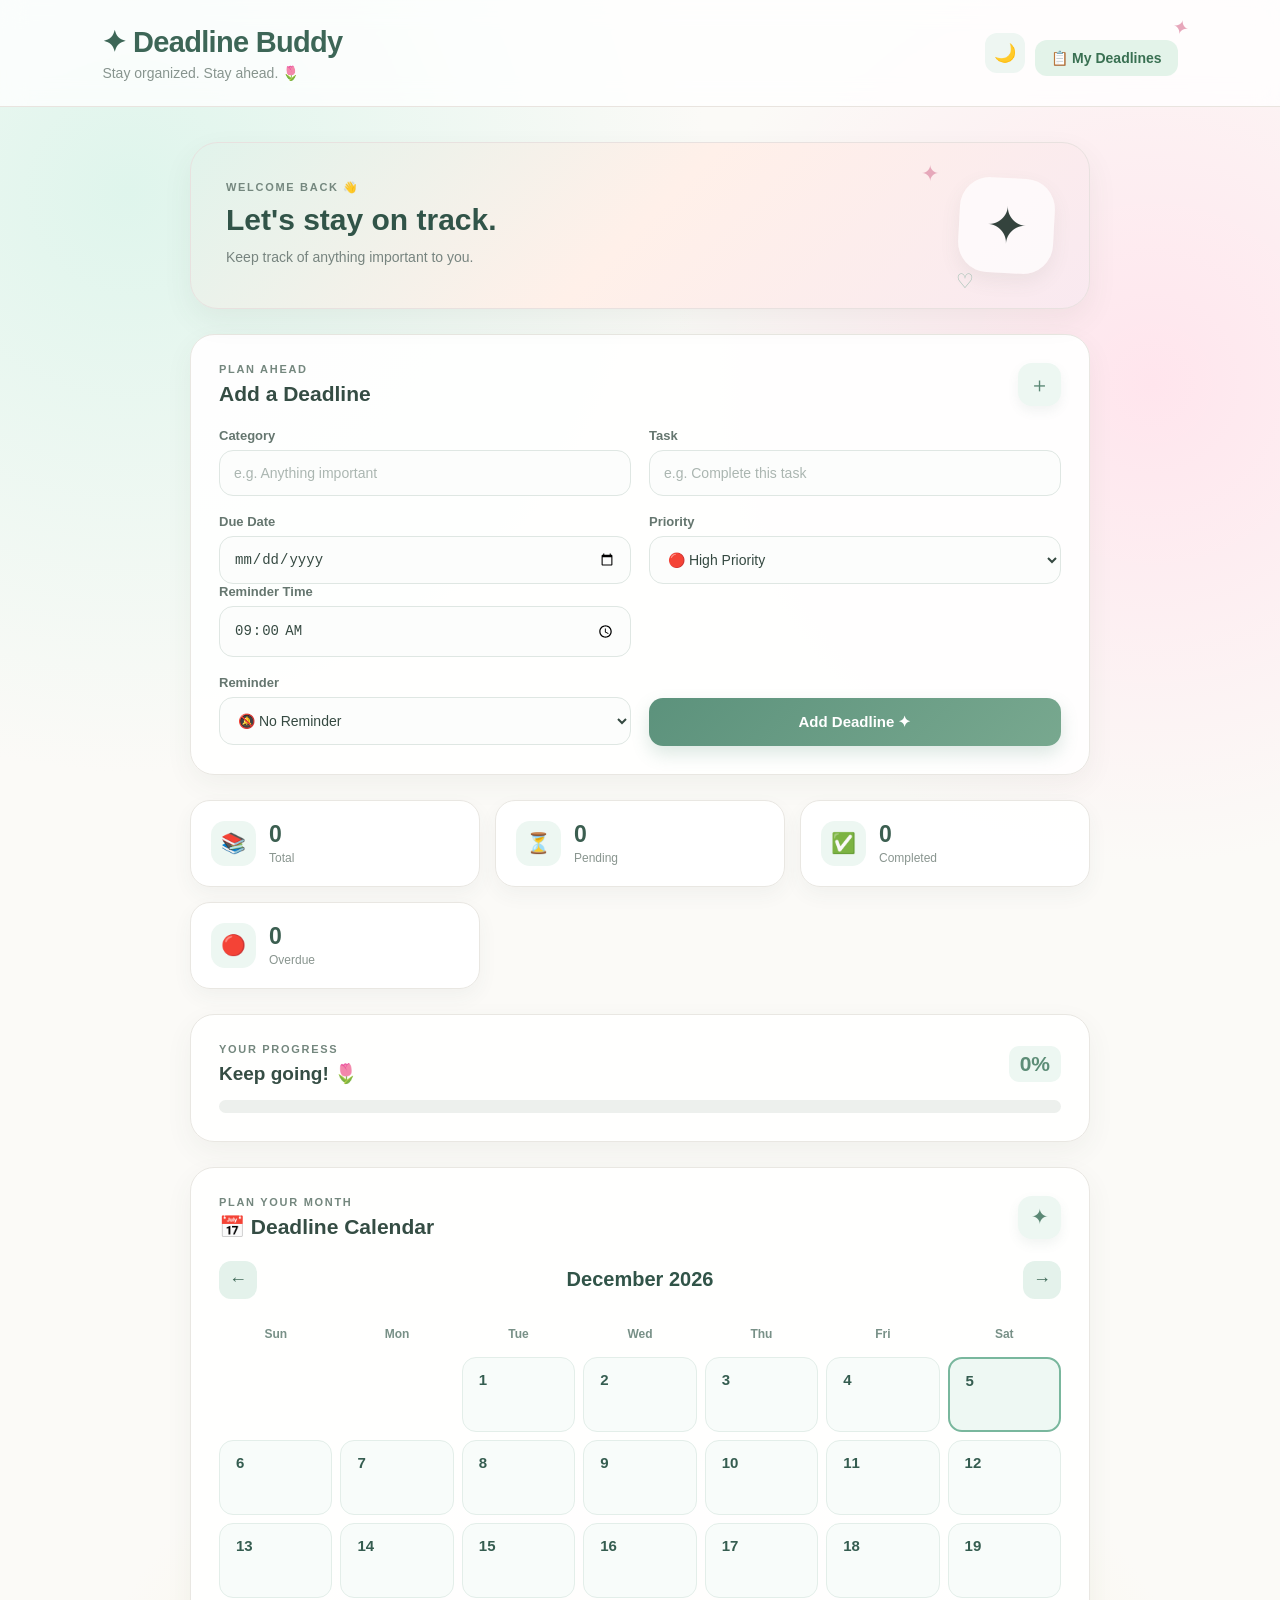
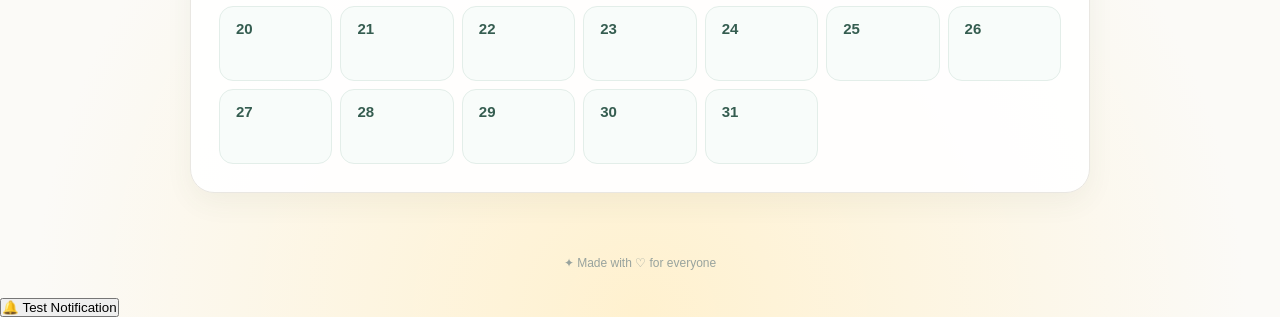
==== commit b51098b2: "Add files via upload" ====
--- a/dashboard.html
+++ b/dashboard.html
@@ -148,6 +148,8 @@
                         type="date"
                         id="date"
                     >
+                    <label for="reminderTime">Reminder Time</label>
+                    <input type="time" id="reminderTime" value="09:00">
 
                 </div>
 
